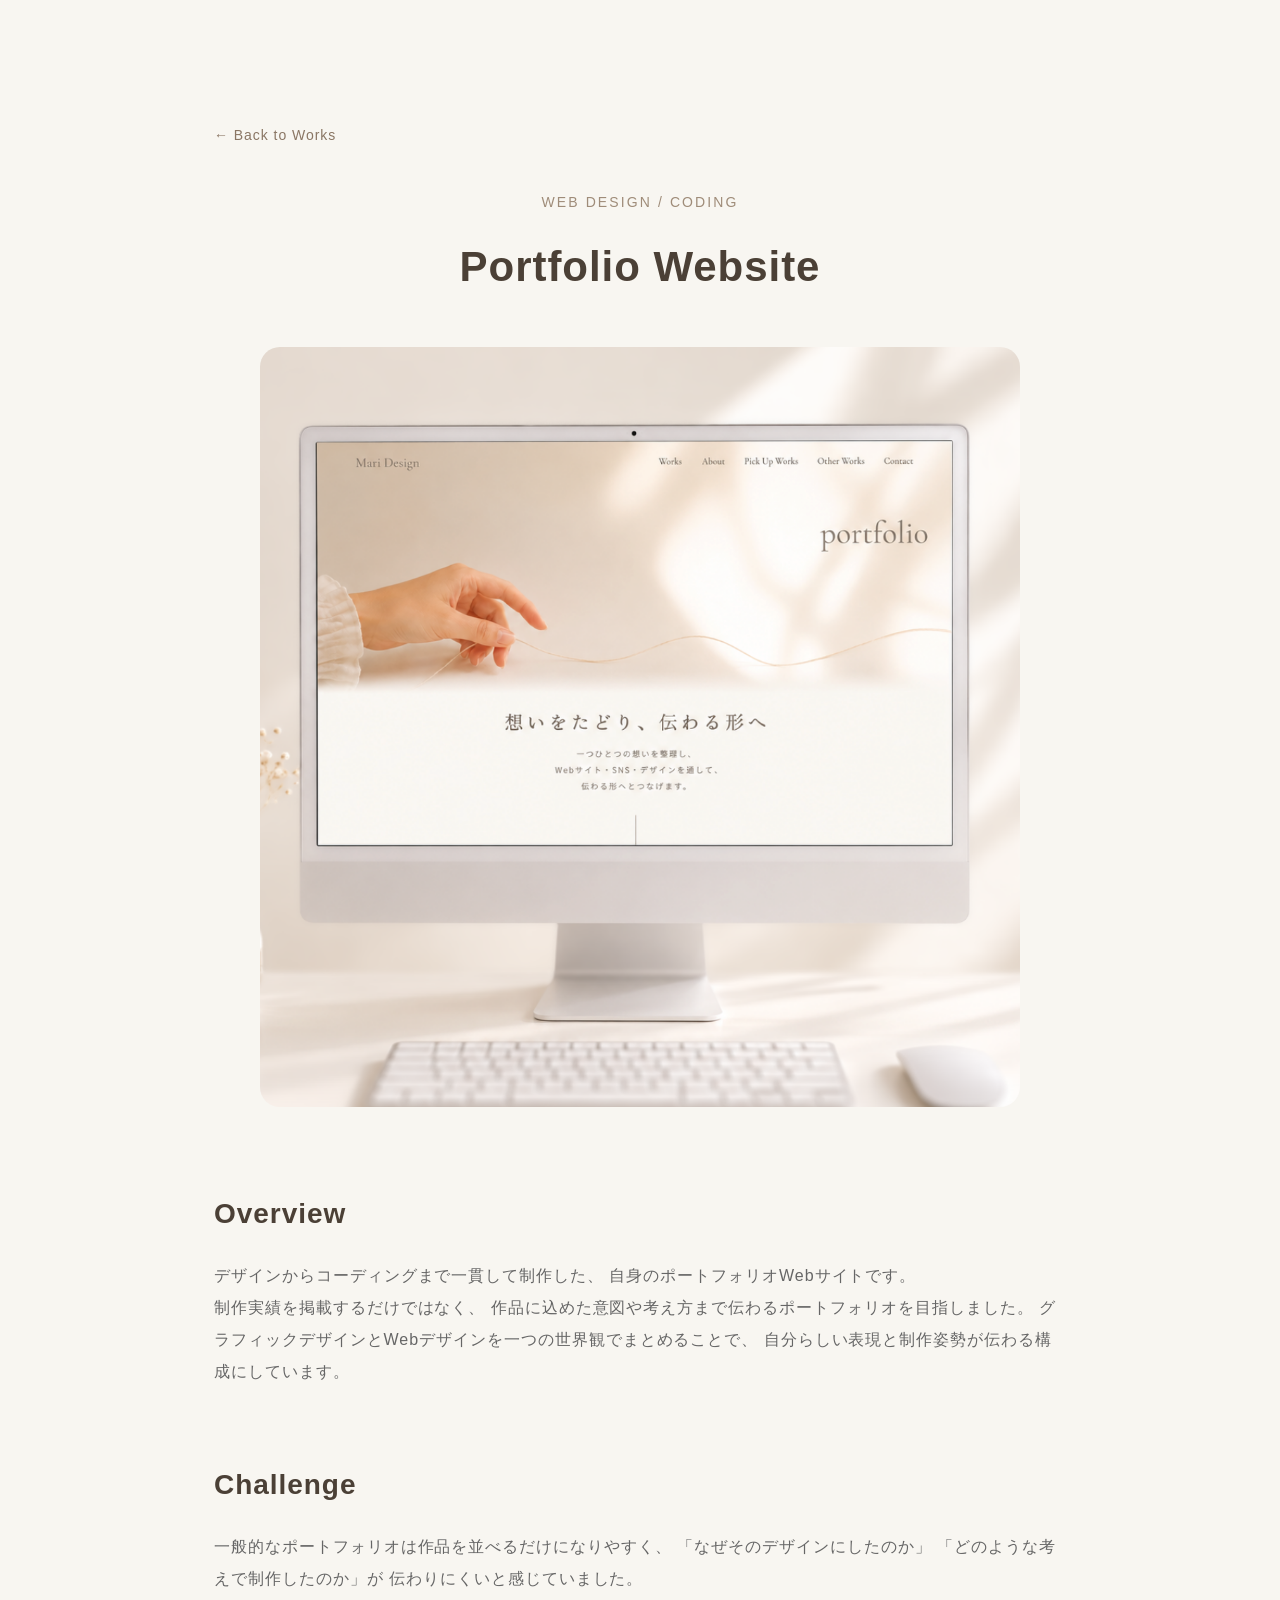
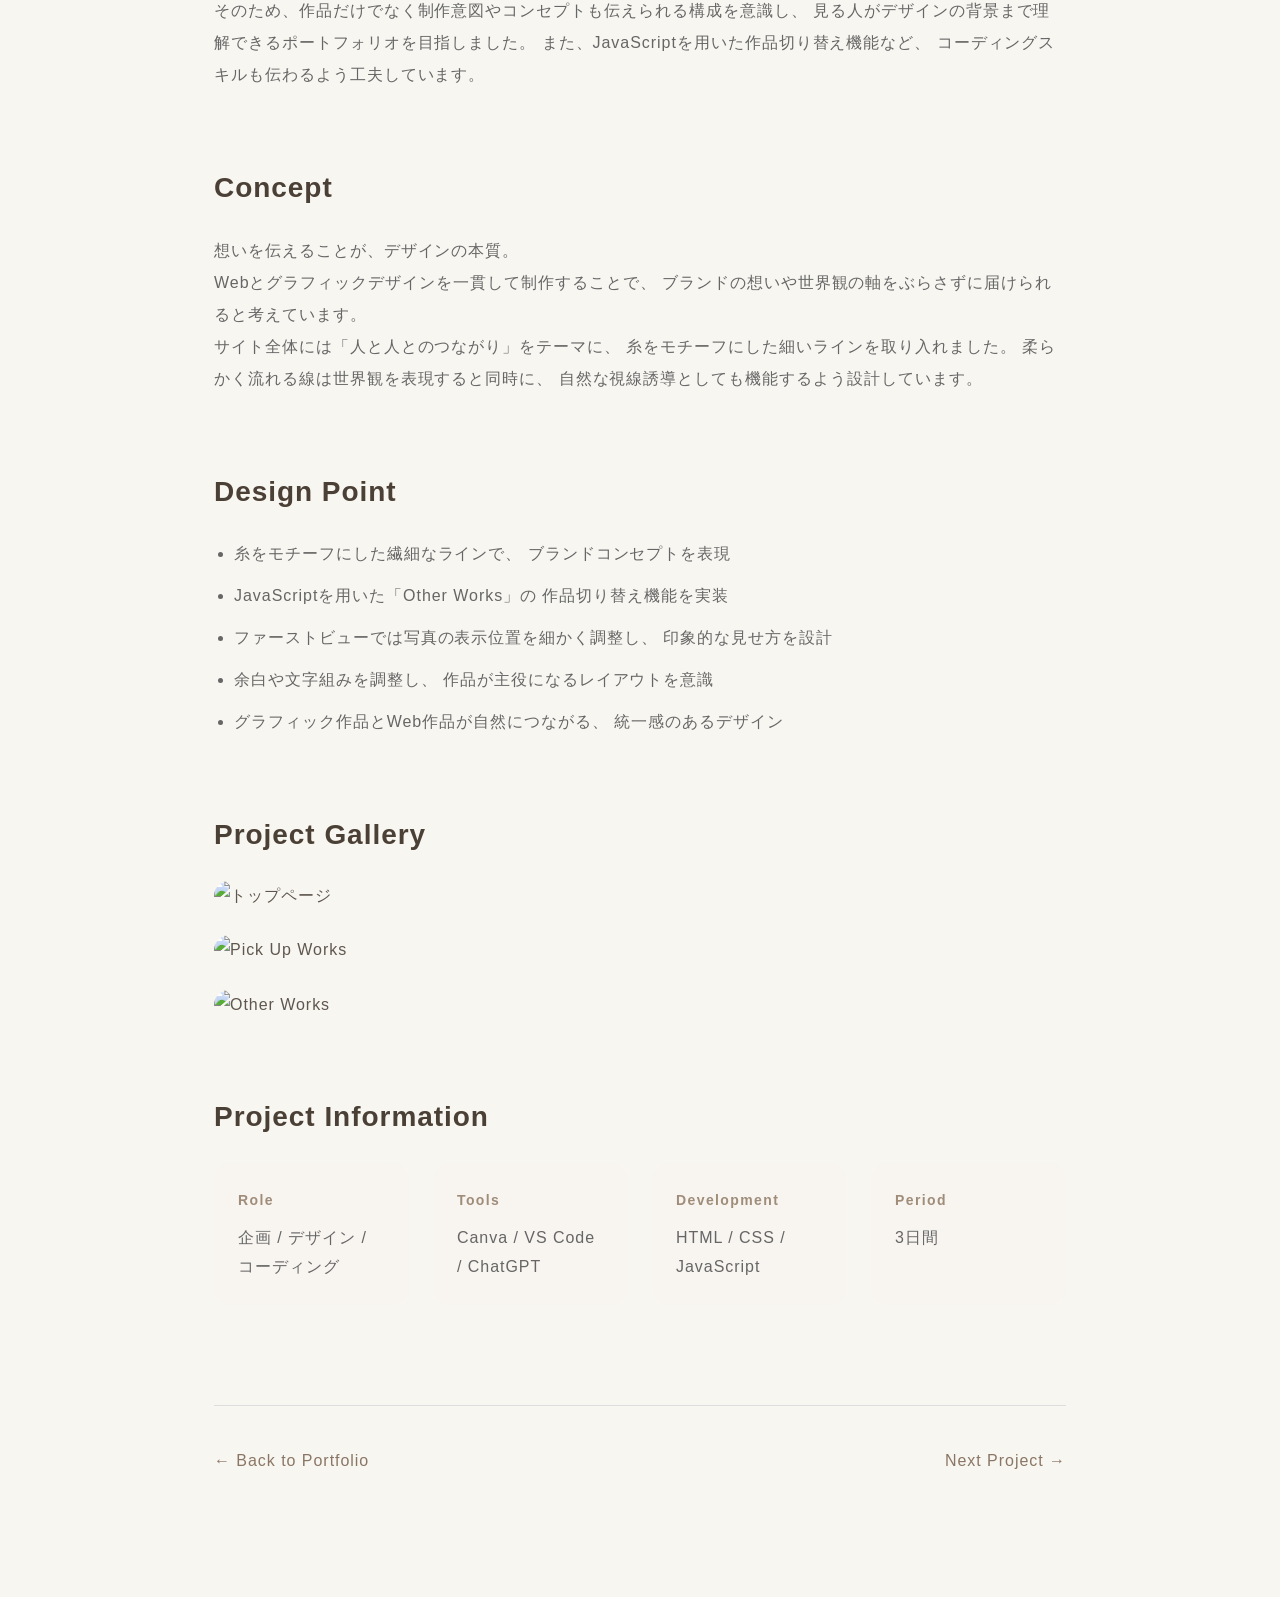
==== portfolio-website.html @ 1c72b8fa "Add files via upload" ====
<!DOCTYPE html>
<html lang="ja">
<head>
  <meta charset="UTF-8">
  <meta name="viewport" content="width=device-width, initial-scale=1.0">
  <title>Portfolio Website | Portfolio</title>

  <link rel="stylesheet" href="style.css">
</head>

<body>

  <main class="work-detail">

    <!-- Back -->
    <a href="index.html" class="back-link">← Back to Works</a>

    <!-- Hero -->
    <section class="detail-hero">

      <p class="detail-category">
        Web Design / Coding
      </p>

      <h1 class="detail-title">
        Portfolio Website
      </h1>

      <img
        src="images/portfolio-website.png"
        alt="Portfolio Website"
        class="detail-image">

    </section>

   <!-- Overview -->
<section class="detail-section">

  <h2>Overview</h2>

  <p>
    デザインからコーディングまで一貫して制作した、
    自身のポートフォリオWebサイトです。
  </p>

  <p>
    制作実績を掲載するだけではなく、
    作品に込めた意図や考え方まで伝わるポートフォリオを目指しました。
    グラフィックデザインとWebデザインを一つの世界観でまとめることで、
    自分らしい表現と制作姿勢が伝わる構成にしています。
  </p>

</section>


<!-- Challenge -->
<section class="detail-section">

  <h2>Challenge</h2>

  <p>
    一般的なポートフォリオは作品を並べるだけになりやすく、
    「なぜそのデザインにしたのか」
    「どのような考えで制作したのか」が
    伝わりにくいと感じていました。
  </p>

  <p>
    そのため、作品だけでなく制作意図やコンセプトも伝えられる構成を意識し、
    見る人がデザインの背景まで理解できるポートフォリオを目指しました。
    また、JavaScriptを用いた作品切り替え機能など、
    コーディングスキルも伝わるよう工夫しています。
  </p>

</section>


<!-- Concept -->
<section class="detail-section">

  <h2>Concept</h2>

  <p class="detail-lead">
    想いを伝えることが、デザインの本質。
  </p>

  <p>
    Webとグラフィックデザインを一貫して制作することで、
    ブランドの想いや世界観の軸をぶらさずに届けられると考えています。
  </p>

  <p>
    サイト全体には「人と人とのつながり」をテーマに、
    糸をモチーフにした細いラインを取り入れました。
    柔らかく流れる線は世界観を表現すると同時に、
    自然な視線誘導としても機能するよう設計しています。
  </p>

</section>


<!-- Design Point -->
<section class="detail-section">

  <h2>Design Point</h2>

  <ul class="detail-point-list">
    <li>
      糸をモチーフにした繊細なラインで、
      ブランドコンセプトを表現
    </li>

    <li>
      JavaScriptを用いた「Other Works」の
      作品切り替え機能を実装
    </li>

    <li>
      ファーストビューでは写真の表示位置を細かく調整し、
      印象的な見せ方を設計
    </li>

    <li>
      余白や文字組みを調整し、
      作品が主役になるレイアウトを意識
    </li>

    <li>
      グラフィック作品とWeb作品が自然につながる、
      統一感のあるデザイン
    </li>
  </ul>

</section>

<!-- Project Gallery -->
<section class="detail-section">

  <h2>Project Gallery</h2>

  <div class="detail-gallery">

    <img
      src="images/portfolio-home.png"
      alt="トップページ">

    <img
      src="images/portfolio-pickup.png"
      alt="Pick Up Works">

    <img
      src="images/portfolio-otherworks.png"
      alt="Other Works">

  </div>

</section>

<!-- Project Information -->
<section class="detail-section">

  <h2>Project Information</h2>

  <div class="project-info">

    <div>
      <h3>Role</h3>
      <p>企画 / デザイン / コーディング</p>
    </div>

    <div>
      <h3>Tools</h3>
      <p>Canva / VS Code / ChatGPT</p>
    </div>

    <div>
      <h3>Development</h3>
      <p>HTML / CSS / JavaScript</p>
    </div>

    <div>
      <h3>Period</h3>
      <p>3日間</p>
    </div>

  </div>

</section>

    <!-- Navigation -->
    <section class="detail-navigation">

      <a href="index.html">← Back to Portfolio</a>

      <a href="dand-cd-jacket.html">
        Next Project →
      </a>

    </section>

  </main>

</body>
</html>
---- style.css ----
@charset "UTF-8";

/* ========================================
   Reset
======================================== */

*,
*::before,
*::after {
  box-sizing: border-box;
}

html {
  scroll-behavior: smooth;
}

body {
  margin: 0;
  color: #5f574f;
  background-color: #f8f6f1;
  font-family: "Noto Sans JP", sans-serif;
  font-size: 16px;
  font-weight: 300;
  line-height: 1.9;
  letter-spacing: 0.06em;
}

img {
  display: block;
  width: 100%;
  max-width: 100%;
  height: auto;
}

a {
  color: inherit;
  text-decoration: none;
}

ul,
ol {
  margin: 0;
  padding: 0;
  list-style: none;
}

h1,
h2,
h3,
p,
dl,
dt,
dd {
  margin: 0;
}

button,
input,
textarea {
  font: inherit;
}


/* ========================================
   Common
======================================== */

.container {
  width: min(1140px, calc(100% - 96px));
  margin-inline: auto;
}

.section {
  padding-block: 180px;
}

.section-heading {
  margin-bottom: 80px;
  text-align: center;
}

.section-label {
  margin-bottom: 24px;
  font-family: "Cormorant Garamond", serif;
  font-size: 18px;
  font-weight: 500;
  line-height: 1;
  letter-spacing: 0.22em;
  text-transform: uppercase;
}

.section-label--left {
  text-align: left;
}

.section-title {
  font-family: "Zen Old Mincho", serif;
  font-size: clamp(28px, 2.6vw, 40px);
  font-weight: 400;
  line-height: 1.7;
  letter-spacing: 0.12em;
}


/* ========================================
   Header
======================================== */

.header {
  position: absolute;
  z-index: 10;
  top: 0;
  left: 0;
  width: 100%;
}

.header__inner {
  display: flex;
  align-items: center;
  justify-content: space-between;
  width: min(1280px, calc(100% - 80px));
  margin-inline: auto;
  padding-block: 32px;
}

.header__logo {
  font-family: "Cormorant Garamond", serif;
  font-size: 24px;
  font-weight: 500;
  letter-spacing: 0.08em;
  transition: opacity 0.3s ease;
}

.header__logo:hover {
  opacity: 0.65;
}

.header__nav-list {
  display: flex;
  gap: 42px;
}

.header__nav-link {
  position: relative;
  display: inline-block;
  font-family: "Cormorant Garamond", serif;
  font-size: 16px;
  letter-spacing: 0.1em;
}

.header__nav-link::after {
  position: absolute;
  bottom: -8px;
  left: 0;
  width: 0;
  height: 1px;
  background-color: #5f574f;
  content: "";
  transition: width 0.3s ease;
}

.header__nav-link:hover::after {
  width: 100%;
}


/* ========================================
   Hero
======================================== */

.hero__visual {
  position: relative;
}

.hero__visual::after {
    content: "";
    position: absolute;
    inset: auto 0 0 0;
    height: 100px;
    background: linear-gradient(
        to bottom,
        rgba(248, 246, 241, 0),
        #f8f6f1 100%
    );
    pointer-events: none;
}

.hero__image {
    width: 100%;
    height: 100%;
    object-fit: cover;
    object-position: center 100%;
}

.hero__portfolio {
  position: absolute;
  top: 45%;
  right: 80px;
  transform: translateY(-50%);

  font-family: "Cormorant Garamond", serif;
  font-size: clamp(64px, 7vw, 110px);
  font-weight: 400;
  line-height: 1;
  color: #827a72;
  z-index: 2;
}

.hero__content {
    position: relative;
    width: min(900px, calc(100% - 96px));
    margin: 60px auto 0;
    text-align: center;
}

.hero__title {
  font-family: "Zen Old Mincho", serif;
  font-size: clamp(32px, 3.4vw, 52px);
  font-weight: 400;
  line-height: 1.6;
  letter-spacing: 0.15em;
}

.hero__text {
  margin-top: 42px;
  font-size: 16px;
  line-height: 2.2;
  letter-spacing: 0.12em;
}

.hero__scroll {
  display: inline-flex;
  flex-direction: column;
  align-items: center;
  margin-top: 76px;
  cursor: pointer;
  text-decoration: none;
  color: inherit;
}

.hero__scroll-line {
  display: block;
  width: 1px;
  height: 110px;
  margin-bottom: 18px;
  background-color: #9c9289;
  transition: height 0.4s ease;
}

.hero__scroll-text {
  font-family: "Cormorant Garamond", serif;
  font-size: 20px;
  letter-spacing: 0.15em;

  opacity: 0;
  transform: translateY(8px);

  transition:
    opacity 0.4s ease,
    transform 0.4s ease;
}

.hero__scroll:hover .hero__scroll-line {
  height: 130px;
}

.hero__scroll:hover .hero__scroll-text {
  opacity: 1;
  transform: translateY(0);
}

/* スマホでは常に表示 */
@media (max-width: 768px) {
  .hero__scroll-text {
    opacity: 1;
    transform: none;
  }
}

/* =========================
   ABOUT
========================= */

.about {
  position: relative;
  padding: 180px 0;
  background-color: #fbfaf7;
  overflow: hidden;
}

.about__inner {
  position: relative;
  min-height: 600px;
}

.about__content {
  position: relative;
  z-index: 2;
  width: 52%;
  padding-top: 40px;
}

.about__title {
  margin: 0 0 54px;
  font-family: "Cormorant Garamond", serif;
  font-size: clamp(28px, 2.5vw, 40px);
  font-weight: 400;
  line-height: 1.7;
  letter-spacing: 0.12em;
  white-space: nowrap;
}

.about__text {
  display: grid;
  gap: 28px;
  font-size: 15px;
  line-height: 2.15;
  letter-spacing: 0.09em;
}

.about__text p {
  margin: 0;
}

.about__image-wrapper {
  position: absolute;
  z-index: 1;
  top: 50%;
  left: 36%;
  width: 72%;
  transform: translateY(-50%);
}

.about__image {
  display: block;
  width: 100%;
  height: auto;
  border-radius: 18px;
}

/* ========================================
   Pick Up Works
======================================== */

.pickup-works {
  padding: 120px 40px 140px;
  background-color: #fff;
}

.pickup-works__inner {
  width: min(1180px, 100%);
  margin: 0 auto;
}


/* Section heading
---------------------------------------- */

.pickup-works__heading {
  margin-bottom: 64px;
  text-align: center;
}

.pickup-works__label {
  margin: 0 0 10px;
  color: #756b63;
  font-family: "Cormorant Garamond", serif;
  font-size: 14px;
  font-weight: 400;
  letter-spacing: 0.08em;
}

.pickup-works__title {
  margin: 0;
  color: #554b44;
  font-family: "Cormorant Garamond", serif;
  font-size: clamp(30px, 3vw, 42px);
  font-weight: 400;
  line-height: 1.3;
  letter-spacing: 0.04em;
}


/* Three-column layout
---------------------------------------- */

.pickup-works__list {
  display: grid;
  grid-template-columns: repeat(3, minmax(0, 1fr));
  gap: 38px;
}


/* Card
---------------------------------------- */

.pickup-work-card {
  min-width: 0;
}

.pickup-work-card__image,
.pickup-work-card__placeholder {
  width: 100%;
  aspect-ratio: 1 / 1;
  overflow: hidden;
  border-radius: 16px;
  background-color: #f8f5f1;
  box-shadow:
    0 14px 35px rgba(75, 63, 53, 0.08);
}

.pickup-work-card__image img {
  display: block;
  width: 100%;
  height: 100%;
  object-fit: cover;
  transition:
    transform 0.55s ease,
    filter 0.55s ease;
}

.pickup-work-card:hover .pickup-work-card__image img {
  transform: scale(1.035);
}


/* Website placeholder
---------------------------------------- */

.pickup-work-card__placeholder {
  display: flex;
  flex-direction: column;
  align-items: center;
  justify-content: center;
  border: 1px solid #eee8e2;
  color: #968b83;
  background:
    linear-gradient(
      145deg,
      #faf8f5 0%,
      #f3eee9 100%
    );
}

.pickup-work-card__placeholder span {
  font-family:
    "Times New Roman",
    "Yu Mincho",
    serif;
  font-size: 22px;
  letter-spacing: 0.08em;
}

.pickup-work-card__placeholder small {
  margin-top: 10px;
  font-family:
    "Helvetica Neue",
    Arial,
    sans-serif;
  font-size: 11px;
  letter-spacing: 0.18em;
  text-transform: uppercase;
}


/* Card text
---------------------------------------- */

.pickup-work-card__body {
  padding-top: 26px;
}

.pickup-work-card__number {
  margin: 0 0 10px;
  color: #aaa098;
  font-family:
    "Times New Roman",
    serif;
  font-size: 13px;
  letter-spacing: 0.12em;
}

.pickup-work-card__title {
  margin: 0;
  color: #4d433c;
  font-family:
    "Times New Roman",
    "Yu Mincho",
    "Hiragino Mincho ProN",
    serif;
  font-size: clamp(21px, 1.8vw, 27px);
  font-weight: 400;
  line-height: 1.4;
  letter-spacing: 0.02em;
}

.pickup-work-card__copy {
  min-height: 58px;
  margin: 15px 0 0;
  color: #766d67;
  font-family:
    "Yu Gothic",
    "Hiragino Kaku Gothic ProN",
    sans-serif;
  font-size: 14px;
  font-weight: 400;
  line-height: 2;
  letter-spacing: 0.04em;
}


/* Story link
---------------------------------------- */

.pickup-work-card__link {
  display: inline-flex;
  align-items: center;
  gap: 18px;
  margin-top: 24px;
  padding-bottom: 7px;
  border-bottom: 1px solid #9b8d84;
  color: #5c514a;
  font-family:
    "Yu Gothic",
    "Hiragino Kaku Gothic ProN",
    sans-serif;
  font-size: 13px;
  line-height: 1;
  letter-spacing: 0.08em;
  text-decoration: none;
  transition:
    color 0.3s ease,
    border-color 0.3s ease;
}

.pickup-work-card__arrow {
  display: inline-block;
  font-size: 16px;
  transition: transform 0.3s ease;
}

.pickup-work-card__link:hover {
  color: #b77d72;
  border-color: #b77d72;
}

.pickup-work-card__link:hover .pickup-work-card__arrow {
  transform: translateX(5px);
}


/* Tablet
---------------------------------------- */

@media (max-width: 960px) {
  .pickup-works {
    padding: 100px 30px 120px;
  }

  .pickup-works__list {
    gap: 26px;
  }

  .pickup-work-card__copy {
    min-height: 84px;
  }
}


/* Smartphone
---------------------------------------- */

@media (max-width: 720px) {
  .pickup-works {
    padding: 80px 22px 100px;
  }

  .pickup-works__heading {
    margin-bottom: 44px;
  }

  .pickup-works__list {
    grid-template-columns: 1fr;
    gap: 64px;
  }

  .pickup-work-card {
    max-width: 520px;
    margin: 0 auto;
  }

  .pickup-work-card__body {
    padding-top: 22px;
  }

  .pickup-work-card__copy {
    min-height: auto;
  }
}


/* ========================================
   Web Design
======================================== */

.web-design {
  background-color: #fbfaf7;
}

.process {
  display: grid;
  grid-template-columns: repeat(3, 1fr);
  column-gap: 70px;
  row-gap: 120px;
}

.process__item {
  position: relative;
  min-height: 320px;
  text-align: center;
}

.process__english {
  display: block;
  margin-bottom: 16px;
  font-family: "Cormorant Garamond", serif;
  font-size: 18px;
  letter-spacing: 0.12em;
}

.process__number {
  position: absolute;
  z-index: 0;
  top: 18px;
  left: 50%;
  color: rgba(177, 166, 155, 0.15);
  font-family: "Cormorant Garamond", serif;
  font-size: 130px;
  line-height: 1;
  transform: translateX(-50%);
}

.process__title {
  position: relative;
  z-index: 1;
  margin-top: 68px;
  font-family: "Zen Old Mincho", serif;
  font-size: 21px;
  font-weight: 400;
  letter-spacing: 0.12em;
}

.process__line {
  display: block;
  width: 1px;
  height: 70px;
  margin: 30px auto;
  background-image: repeating-linear-gradient(
    to bottom,
    #a79b90 0,
    #a79b90 5px,
    transparent 5px,
    transparent 11px
  );
}

.process__text {
  font-size: 13px;
  line-height: 2;
  letter-spacing: 0.07em;
}

.process__item--emphasis .process__number {
  color: rgba(159, 139, 119, 0.22);
}

.process__item--emphasis .process__title {
  color: #75675b;
}


/* ========================================
   SNS Design & Operation
======================================== */

.sns {
  background-color: #f8f6f1;
}

.sns__inner {
    display: grid;
    grid-template-columns: 0.7fr 1.3fr;
    align-items: start;
    gap: clamp(48px, 6vw, 90px);
}

.sns__content{
    padding-top: 60px;
}

.sns__lead {
  margin-bottom: 56px;
  font-family: "Zen Old Mincho", serif;
  font-size: 17px;
  line-height: 2;
  letter-spacing: 0.1em;
}

.sns__list {
    display: grid;
    gap: 70px;
}

.sns__item {
  position: relative;
  padding-left: 28px;
}

.sns__item::before {
  position: absolute;
  top: 6px;
  left: 0;
  width: 1px;
  height: calc(100% + 24px);
  background-image: repeating-linear-gradient(
    to bottom,
    #aa9e93 0,
    #aa9e93 5px,
    transparent 5px,
    transparent 11px
  );
  content: "";
}

.sns__item:last-child::before {
  height: 100%;
}

.sns__term {
  margin-bottom: 9px;
  font-family: "Cormorant Garamond", serif;
  font-size: 22px;
  letter-spacing: 0.1em;
}

.sns__description {
  font-size: 13px;
  line-height: 2;
  letter-spacing: 0.07em;
}

.sns__more {
  display: inline-flex;
  align-items: center;
  gap: 14px;
  margin-top: 52px;
  padding-bottom: 5px;
  border-bottom: 1px solid #a99e94;
  font-size: 13px;
  letter-spacing: 0.12em;
  transition:
    gap 0.3s ease,
    opacity 0.3s ease;
}

.sns__more:hover {
  gap: 22px;
  opacity: 0.65;
}

.sns__gallery {
    display: grid;
    grid-template-columns: repeat(3, minmax(0, 1fr));
    gap: 12px;
    width: 100%;
    margin-left: -10px;
}

.sns__image {
    display: block;
    width: 100%;
    height: auto;
    aspect-ratio: 4 / 5;
    object-fit: cover;
    border-radius: 6px;
    box-shadow:0 8px 24px rgba(0,0,0,.06);
    transition:
        transform 0.3s ease,
        box-shadow 0.3s ease;
}
.sns__gallery a{
  display:block;
}

.sns__gallery a:hover .sns__image{
  transform:scale(1.03);
}

.sns__image{
  transition:transform .35s ease;
}

.sns__gallery > a {
  display: block;
  width: 100%;
  overflow: hidden;
}

.sns__gallery > a .sns__image {
  display: block;
  width: 100%;
  height: auto;
}

/* =====================================
   Other Works
===================================== */

.other-works {
  padding: 110px 40px 130px;
  background-color: #fbfaf7;
}

.other-works .container {
  width: min(1080px, 100%);
  margin: 0 auto;
}


/* セクション見出し
------------------------------------- */

.other-works__heading {
  margin-bottom: 72px;
  text-align: center;
}

.other-works .section-label {
  margin: 0;
  color: #5e554e;
  font-family: "Cormorant Garamond", serif;
  font-size: 17px;
  font-weight: 500;
  line-height: 1;
  letter-spacing: 0.28em;
  text-transform: uppercase;
}


/* 作品全体
------------------------------------- */

.other-work {
  display: grid;
  grid-template-columns: minmax(360px, 470px) minmax(0, 1fr);
  align-items: center;
  gap: 70px;
  width: 100%;
}


/* 画像エリア
------------------------------------- */

.other-work__image-wrapper {
  display: flex;
  align-items: center;
  justify-content: center;

  width: 100%;
  max-width: 500px;
  aspect-ratio: 1 / 1;

  overflow: hidden;
  background-color: #f1ece5;
}

/*
  元画像を切らずに、3:4の縦型エリア内へ表示
*/
.other-work__image {
  display: block;
  width: 100%;
  height: 100%;

  object-fit: cover;
  object-position: center;

  transition:
    opacity 0.3s ease,
    transform 0.45s ease;
}


/* 右側の作品情報
------------------------------------- */

.other-work__content {
  min-width: 0;
  padding: 8px 0;
}

.other-work__category {
  margin: 0 0 22px;
  color: #82776f;
  font-family:
    "Yu Gothic",
    "Hiragino Kaku Gothic ProN",
    sans-serif;
  font-size: 12px;
  font-weight: 400;
  line-height: 1.6;
  letter-spacing: 0.16em;
}

.other-work__title {
  max-width: 560px;
  margin: 0 0 46px;
  color: #5a5048;
  font-family:
    "Zen Old Mincho",
    "Yu Mincho",
    "Hiragino Mincho ProN",
    serif;
  font-size: clamp(22px, 2vw, 32px);
  font-weight: 400;
  line-height: 1.55;
  letter-spacing: 0.1em;
}

.other-work__catch {
  margin-bottom: 28px;
  font-size: 16px;
  line-height: 2;
  letter-spacing: 0.04em;
}


/* 詳細情報
------------------------------------- */

.other-work__info {
  display: grid;
  gap: 4px;
  margin: 0;
}

.other-work__info-row {
  display: grid;
  grid-template-columns: 1fr;
  gap: 1px;
}

.other-work__info-row dt {
  margin: 0;
  color: #756b64;
  font-family: "Cormorant Garamond", serif;
  font-size: 20px;
  font-weight: 400;
  line-height: 1.5;
  letter-spacing: 0.06em;
}

.other-work__info-row dd {
  margin: 0;
  color: #635a54;
  font-family:
    "Yu Gothic",
    "Hiragino Kaku Gothic ProN",
    sans-serif;
  font-size: 15px;
  font-weight: 400;
  line-height: 2;
  letter-spacing: 0.05em;
}


/* ナビゲーション
------------------------------------- */

.other-work__navigation {
  display: flex;
  align-items: center;
  gap: 20px;
  margin-top: 28px;
}

.other-work__arrow {
  display: inline-flex;
  align-items: center;
  justify-content: center;

  width: 42px;
  height: 42px;
  padding: 0;

  border: 1px solid #8b8279;
  border-radius: 50%;

  color: #746a63;
  background-color: transparent;

  font-family: serif;
  font-size: 18px;
  line-height: 1;

  cursor: pointer;

  transition:
    color 0.3s ease,
    background-color 0.3s ease,
    border-color 0.3s ease,
    transform 0.3s ease;
}

.other-work__arrow:hover {
  color: #ffffff;
  border-color: #8b8279;
  background-color: #8b8279;
}

.other-work__arrow:first-child:hover {
  transform: translateX(-3px);
}

.other-work__arrow:last-child:hover {
  transform: translateX(3px);
}

.other-work__counter {
  margin: 0;
  color: #756b64;
  font-family: "Cormorant Garamond", serif;
  font-size: 15px;
  line-height: 1;
  letter-spacing: 0.08em;
}


/* タブレット
------------------------------------- */

@media (max-width: 900px) {

  .other-works {
    padding: 95px 30px 110px;
  }

  .other-work {
    grid-template-columns: 310px minmax(0, 1fr);
    gap: 48px;
  }

  .other-work__image-wrapper {
    max-width: 310px;
  }

  .other-work__title {
    margin-bottom: 34px;
  }

}


/* スマートフォン
------------------------------------- */

@media (max-width: 700px) {

  .other-works {
    padding: 78px 22px 90px;
  }

  .other-works__heading {
    margin-bottom: 46px;
  }

  .other-work {
    grid-template-columns: 1fr;
    gap: 42px;
  }

  .other-work__image-wrapper {
    width: min(100%, 340px);
    max-width: none;
    margin: 0 auto;
  }

  .other-work__content {
    width: min(100%, 500px);
    margin: 0 auto;
    padding: 0;
  }

  .other-work__category {
    margin-bottom: 14px;
  }

  .other-work__title {
    margin-bottom: 28px;
  }

  .other-work__navigation {
    margin-top: 26px;
  }

}

/* ========================================
   Skills
======================================== */

.skills {
  background-color: #f8f6f1;
}

.skills__inner {
  text-align: center;
}

.skills__list {
  display: flex;
  flex-wrap: wrap;
  justify-content: center;
  gap: 18px 50px;
  margin-top: 48px;
}

.skills__item {
  position: relative;
  padding-inline: 24px;
  font-family: "Cormorant Garamond", serif;
  font-size: 20px;
  letter-spacing: 0.08em;
}

.skills__item:not(:last-child)::after {
  position: absolute;
  top: 50%;
  right: -25px;
  width: 1px;
  height: 16px;
  background-color: #b5aba1;
  content: "";
  transform: translateY(-50%);
}


/* ========================================
   Contact
======================================== */

.contact {
  background-color: #fbfaf7;
}

.contact__inner {
  text-align: center;
}

.contact__title {
  margin-top: 28px;
  font-family: "Cormorant Garamond", serif;
  font-size: clamp(30px, 3vw, 44px);
  font-weight: 400;
  line-height: 1.7;
  letter-spacing: 0.15em;
}

.contact__text {
  margin-top: 38px;
  font-size: 15px;
  line-height: 2.15;
  letter-spacing: 0.1em;
}

.contact__links {
  display: flex;
  justify-content: center;
  gap: 28px;
  margin-top: 54px;
}

.contact__link {
  display: grid;
  place-items: center;
  width: 54px;
  height: 54px;
  border: 1px solid #9f9489;
  border-radius: 50%;
  transition:
    color 0.3s ease,
    background-color 0.3s ease,
    transform 0.3s ease;
}

.contact__link:hover {
  color: #fff;
  background-color: #796e65;
  transform: translateY(-4px);
}

.contact__icon img{
    width:30px;
    height:30px;
    object-fit:contain;
    display:block;
}


/* ========================================
   Footer
======================================== */

.footer {
  padding-block: 34px;
  color: #f8f6f1;
  background-color: #6a6058;
  text-align: center;
}

.footer__copyright {
  font-family: "Cormorant Garamond", serif;
  font-size: 13px;
  letter-spacing: 0.12em;
}


/* ========================================
   Tablet
======================================== */

@media (max-width: 1024px) {
  .container {
    width: min(100% - 64px, 900px);
  }

  .section {
    padding-block: 140px;
  }

  .hero {
    padding-bottom: 140px;
  }

  .hero__visual {
    height: 620px;
  }

  .about__inner,
  .sns__inner,
  .other-work {
    gap: 60px;
  }

  .process {
    column-gap: 40px;
  }

  .process__number {
    font-size: 110px;
  }
}


/* ========================================
   Mobile
======================================== */

@media (max-width: 768px) {
  body {
    font-size: 15px;
  }

  .container {
    width: min(100% - 40px, 600px);
  }

  .section {
    padding-block: 96px;
  }

  .section-heading {
    margin-bottom: 54px;
  }

  .section-label {
    margin-bottom: 18px;
    font-size: 16px;
  }

  .section-title {
    font-size: 26px;
    line-height: 1.65;
  }

  /* Header */

  .header__inner {
    width: calc(100% - 40px);
    padding-block: 22px;
  }

  .header__logo {
    font-size: 20px;
  }

  .header__nav {
    display: none;
  }

  /* Hero */

  .hero {
    padding-bottom: 96px;
  }

  .hero__visual {
    height: 520px;
  }

  .hero__portfolio {
    right: 4%;
    bottom: 6%;
    font-size: 62px;
  }

  .hero__content {
    width: calc(100% - 40px);
    margin-top: 76px;
  }

  .hero__title {
    font-size: 29px;
    line-height: 1.75;
    letter-spacing: 0.1em;
  }

  .hero__text {
    margin-top: 32px;
    font-size: 14px;
    line-height: 2.1;
  }

  .hero__scroll {
    margin-top: 55px;
  }

  .hero__scroll-line {
    height: 80px;
  }

  /* About */

.about {
    padding: 120px 0;
  }

  .about__inner {
    width: min(100% - 40px, 600px);
    min-height: auto;
    display: flex;
    flex-direction: column;
    align-items: stretch;
    gap: 56px;
  }

  .about__content {
    width: 100%;
  }

  .about__image-wrapper {
    position: relative;
    top: auto;
    right: auto;
    width: 100%;
    transform: none;
  }

  .about__image {
    width: 100%;
    height: auto;
  }

  .about__title {
    margin-bottom: 38px;
    font-size: 27px;
  }

  .about__text {
    gap: 24px;
    font-size: 14px;
  }

  /* Pick Up Works */

  .pickup__grid {
    grid-template-columns: 1fr;
    gap: 62px;
  }

  .work-card__title {
    font-size: 22px;
  }

  .work-card__overlay {
    display: none;
  }

  /* Web Design */

  .process {
    grid-template-columns: 1fr;
    row-gap: 80px;
  }

  .process__item {
    min-height: auto;
  }

  .process__number {
    font-size: 105px;
  }

  .process__title {
    margin-top: 60px;
  }

  /* SNS */

  .sns__inner {
    grid-template-columns: 1fr;
    gap: 58px;
  }

  .sns__content {
    padding-top: 0;
  }

  .sns__lead {
    margin-bottom: 42px;
    font-size: 16px;
  }

  .sns__gallery {
    gap: 5px;
  }

  /* Other Works */

  .other-work {
    grid-template-columns: 1fr;
    gap: 50px;
  }

  .other-work__title {
    margin-bottom: 38px;
    font-size: 28px;
  }

  /* Skills */

  .skills__list {
    flex-direction: column;
    align-items: center;
    gap: 20px;
  }

  .skills__item {
    padding: 0;
    font-size: 19px;
  }

  .skills__item:not(:last-child)::after {
    display: none;
  }

  /* Contact */

  .contact__title {
    font-size: 29px;
  }

  .contact__text {
    font-size: 14px;
  }
}


/* ========================================
   Small Mobile
======================================== */

@media (max-width: 480px) {
  .container {
    width: calc(100% - 32px);
  }

  .hero__visual {
    height: 460px;
  }

  .hero__portfolio {
    font-size: 50px;
  }

  .hero__title {
    font-size: 25px;
  }

  .hero__text br {
    display: none;
  }

  .about__text br,
  .process__text br,
  .sns__lead br,
  .sns__description br {
    display: none;
  }

  .sns__gallery {
    grid-template-columns: repeat(3, 1fr);
  }

  .other-work__detail {
    grid-template-columns: 72px 1fr;
    gap: 16px;
  }
}

/* ==========================
   Work Detail
========================== */

.work-detail{
    max-width:900px;
    margin:120px auto;
    padding:0 24px;
}

.back-link{
    display:inline-block;
    margin-bottom:40px;
    color:#8a7664;
    text-decoration:none;
    font-size:14px;
    transition:.3s;
}

.back-link:hover{
    opacity:.7;
}

.detail-hero{
    text-align:center;
    margin-bottom:80px;
}

.detail-category{
    font-size:14px;
    letter-spacing:.15em;
    text-transform:uppercase;
    color:#9f8c79;
    margin-bottom:12px;
}

.detail-title{
    font-size:42px;
    margin-bottom:40px;
    color:#4b4036;
}

.detail-image{
    width:100%;
    max-width:760px;
    border-radius:20px;
    display:block;
    margin:0 auto;
}

.detail-section{
    margin-bottom:70px;
}

.detail-section h2{
    font-size:28px;
    margin-bottom:20px;
    color:#4b4036;
}

.detail-section p{
    font-size:16px;
    line-height:2;
    color:#666;
}

.detail-section ul{
    padding-left:20px;
    line-height:2;
    color:#666;
}

.project-info{
    display:grid;
    grid-template-columns:repeat(4,1fr);
    gap:24px;
}

.project-info div{
    background:#f8f5f1;
    border-radius:16px;
    padding:24px;
}

.project-info h3{
    font-size:14px;
    letter-spacing:.1em;
    margin-bottom:10px;
    color:#9f8c79;
}

.project-info p{
    font-size:16px;
    line-height:1.8;
}

.detail-navigation{
    display:flex;
    justify-content:space-between;
    align-items:center;
    margin-top:100px;
    padding-top:40px;
    border-top:1px solid #ddd;
}

.detail-navigation a{
    text-decoration:none;
    color:#8a7664;
    transition:.3s;
}

.detail-navigation a:hover{
    opacity:.7;
}

.detail-gallery{
    display:grid;
    gap:24px;
}

.detail-gallery img{
    width:100%;
    border-radius:18px;
    display:block;
}


.detail-point-list {
    margin: 0;
    padding-left: 1.4em;
    color: #666;

    list-style-type: disc;
    list-style-position: outside;
}

.detail-point-list li {
    display: list-item;
    margin-bottom: 10px;
    line-height: 2;
}

@media(max-width:768px){

    .work-detail{
        margin:80px auto;
    }

    .detail-title{
        font-size:32px;
    }

    .project-info{
        grid-template-columns:1fr;
    }

    .detail-navigation{
        flex-direction:column;
        gap:20px;
    }

}
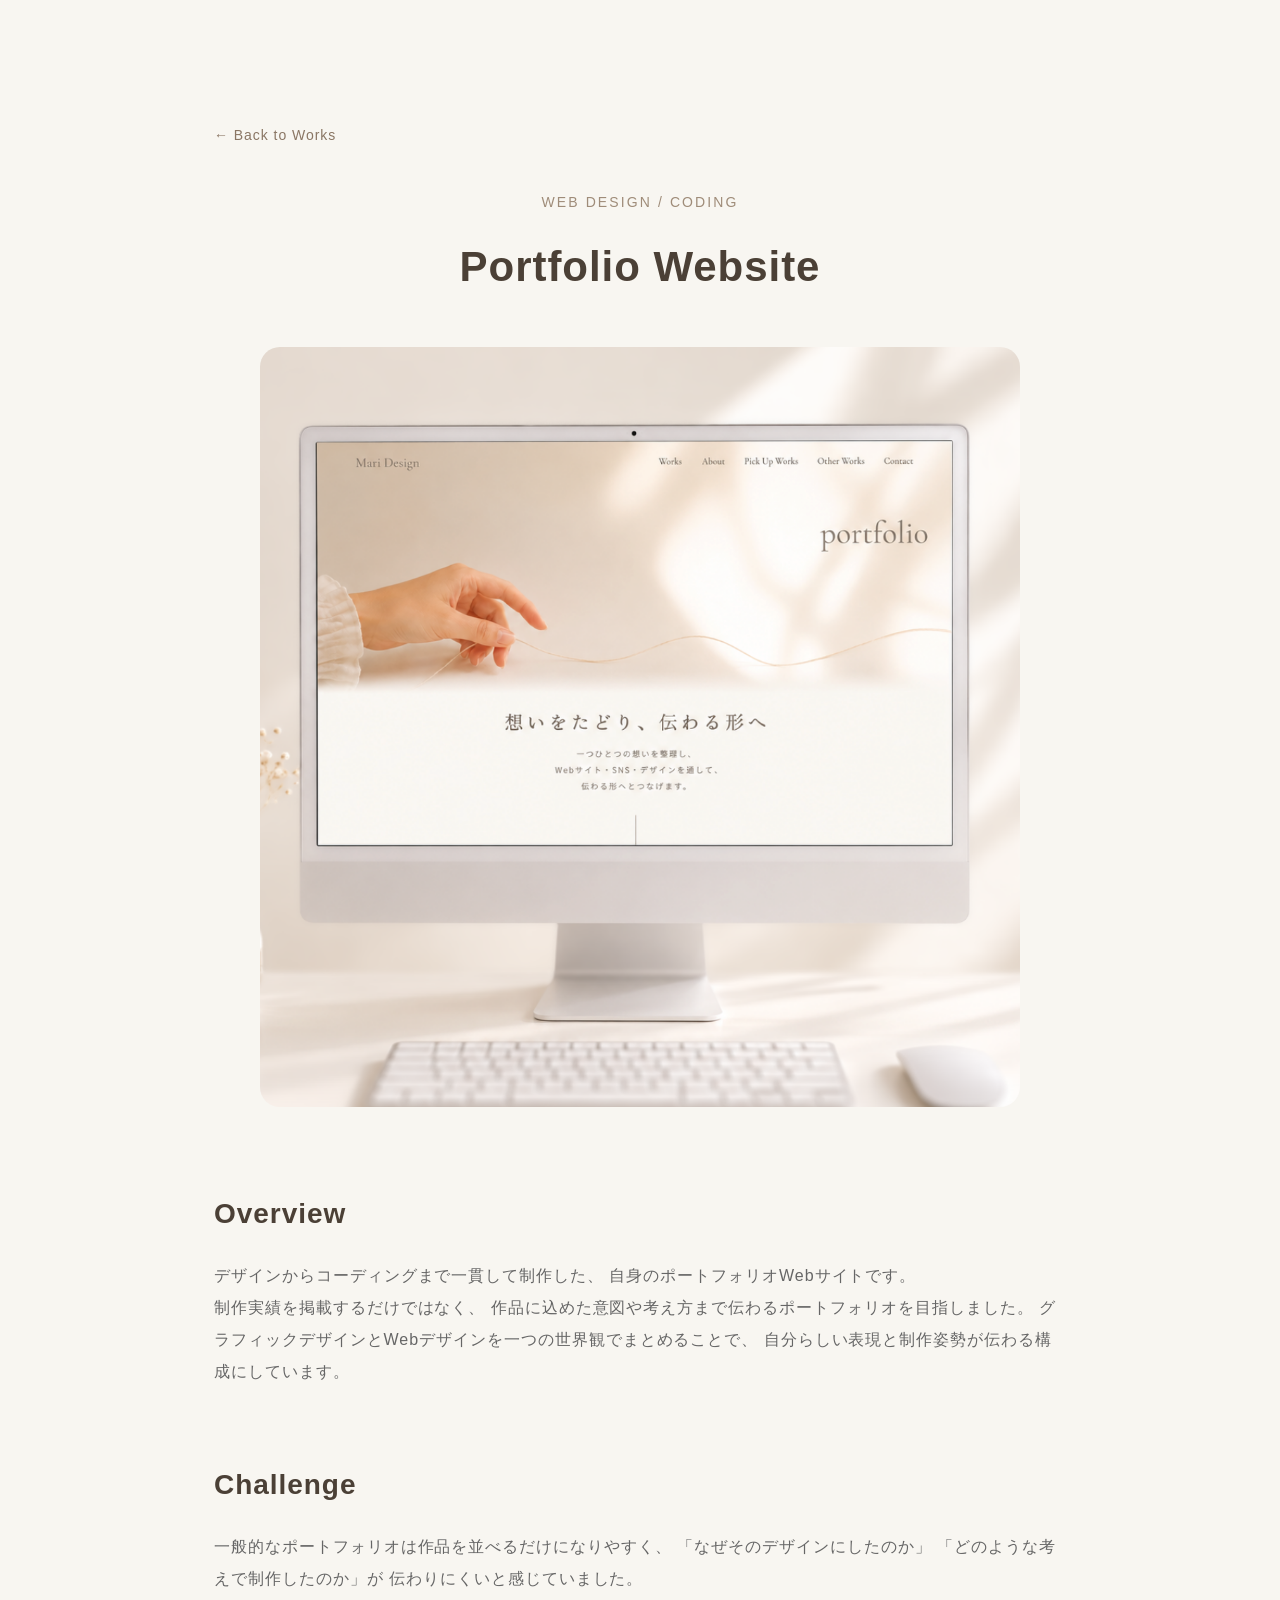
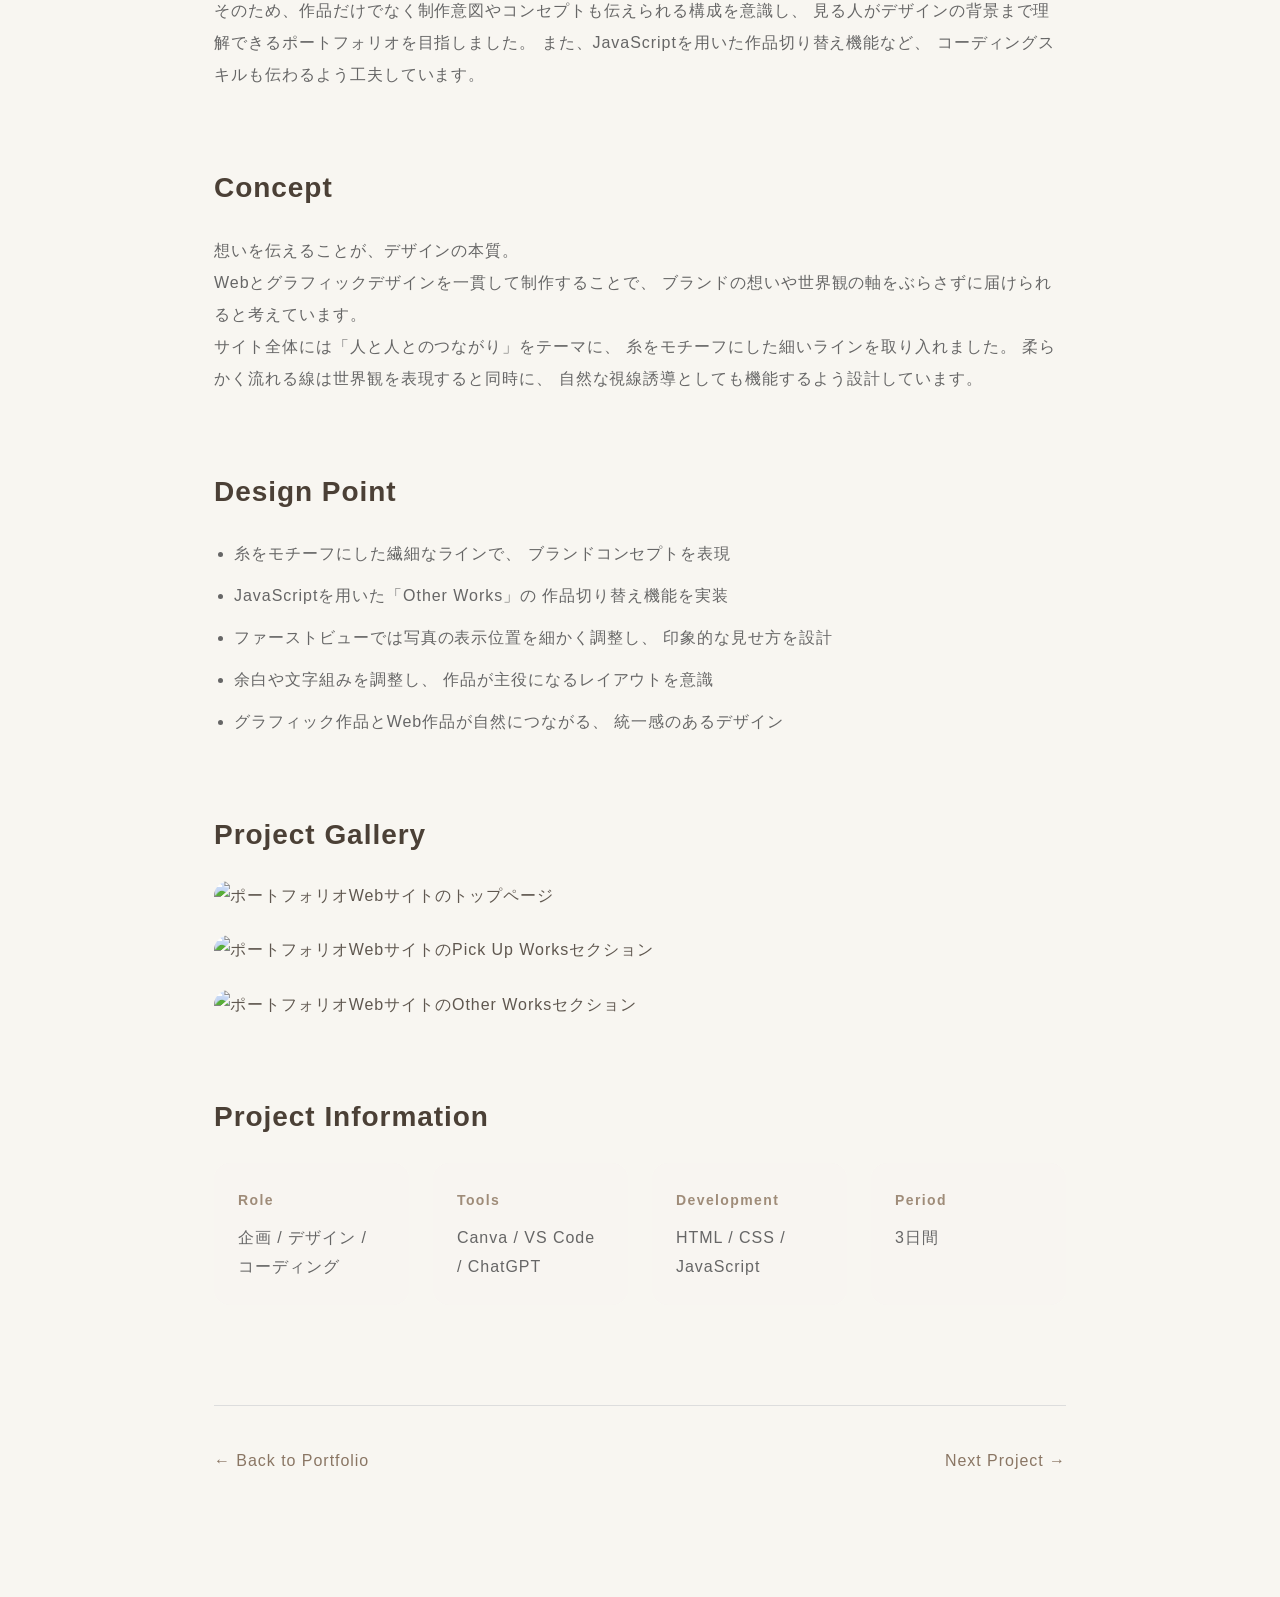
==== commit b23c5fbe: "Add files via upload" ====
--- a/portfolio-website.html
+++ b/portfolio-website.html
@@ -133,7 +133,6 @@
 
 </section>
 
-<!-- Project Gallery -->
 <section class="detail-section">
 
   <h2>Project Gallery</h2>
@@ -141,16 +140,19 @@
   <div class="detail-gallery">
 
     <img
-      src="images/portfolio-home.png"
-      alt="トップページ">
+      src="images/portfolio-top.png"
+      alt="ポートフォリオWebサイトのトップページ"
+    >
 
     <img
-      src="images/portfolio-pickup.png"
-      alt="Pick Up Works">
+      src="images/portfolio-pickup-works.png"
+      alt="ポートフォリオWebサイトのPick Up Worksセクション"
+    >
 
     <img
-      src="images/portfolio-otherworks.png"
-      alt="Other Works">
+      src="images/portfolio-other-works.png"
+      alt="ポートフォリオWebサイトのOther Worksセクション"
+    >
 
   </div>
 
--- a/style.css
+++ b/style.css
@@ -336,6 +336,35 @@
   width: 100%;
   height: auto;
   border-radius: 18px;
+}
+
+/* ==================================
+   Responsive（スマホ）
+================================== */
+@media (max-width: 768px) {
+
+  .about {
+    padding: 100px 24px;
+  }
+
+  .about__inner {
+    grid-template-columns: 1fr;
+    gap: 48px;
+  }
+
+  .about__title {
+    font-size: clamp(34px, 8vw, 46px);
+    line-height: 1.4;
+    white-space: normal;
+    word-break: keep-all;
+    overflow-wrap: break-word;
+  }
+
+  .about__text {
+    font-size: 16px;
+    line-height: 2;
+  }
+
 }
 
 /* ========================================
@@ -598,86 +627,256 @@
   }
 }
 
-
 /* ========================================
-   Web Design
-======================================== */
-
-.web-design {
+   Web Design Process
+========================================= */
+
+.web-process {
+  position: relative;
+  padding: 130px 40px 150px;
+  overflow: hidden;
   background-color: #fbfaf7;
 }
 
-.process {
+.web-process__inner {
+  width: min(1080px, 100%);
+  margin: 0 auto;
+}
+
+.web-process__heading {
+  margin-bottom: 88px;
+  text-align: center;
+}
+
+.web-process__label {
+  margin: 0 0 22px;
+  color: #5f554e;
+  font-family: "Cormorant Garamond", serif;
+  font-size: 17px;
+  font-weight: 500;
+  line-height: 1;
+  letter-spacing: 0.3em;
+}
+
+.web-process__main-title {
+  margin: 0;
+  color: #655b54;
+  font-family:
+    "Zen Old Mincho",
+    "Yu Mincho",
+    "Hiragino Mincho ProN",
+    serif;
+  font-size: clamp(30px, 3vw, 42px);
+  font-weight: 400;
+  line-height: 1.7;
+  letter-spacing: 0.11em;
+}
+
+.web-process__grid {
   display: grid;
-  grid-template-columns: repeat(3, 1fr);
-  column-gap: 70px;
-  row-gap: 120px;
-}
-
-.process__item {
+  grid-template-columns: repeat(3, minmax(0, 1fr));
+  column-gap: 72px;
+  row-gap: 88px;
+}
+
+.web-process__item {
   position: relative;
-  min-height: 320px;
+  min-width: 0;
   text-align: center;
 }
 
-.process__english {
-  display: block;
-  margin-bottom: 16px;
+.web-process__english {
+  position: relative;
+  z-index: 2;
+  margin: 0 0 4px;
+  color: #655b54;
   font-family: "Cormorant Garamond", serif;
-  font-size: 18px;
-  letter-spacing: 0.12em;
-}
-
-.process__number {
+  font-size: 14px;
+  font-weight: 500;
+  line-height: 1;
+  letter-spacing: 0.08em;
+}
+
+.web-process__title-area {
+  position: relative;
+  display: inline-flex;
+  align-items: flex-end;
+  justify-content: center;
+  min-height: 62px;
+}
+
+.web-process__title {
+  position: relative;
+  z-index: 2;
+  margin: 0;
+  color: #514943;
+  font-family:
+    "Zen Old Mincho",
+    "Yu Mincho",
+    "Hiragino Mincho ProN",
+    serif;
+  font-size: 19px;
+  font-weight: 400;
+  line-height: 1.5;
+  letter-spacing: 0.08em;
+}
+
+.web-process__number {
   position: absolute;
-  z-index: 0;
-  top: 18px;
-  left: 50%;
-  color: rgba(177, 166, 155, 0.15);
+  right: -48px;
+  bottom: -6px;
+  z-index: 1;
+
+  color: rgba(123, 110, 101, 0.16);
   font-family: "Cormorant Garamond", serif;
-  font-size: 130px;
+  font-size: 78px;
+  font-weight: 300;
   line-height: 1;
-  transform: translateX(-50%);
-}
-
-.process__title {
-  position: relative;
-  z-index: 1;
-  margin-top: 68px;
-  font-family: "Zen Old Mincho", serif;
-  font-size: 21px;
+  letter-spacing: -0.05em;
+  pointer-events: none;
+
+  opacity: 0;
+  transform: translateX(25px);
+
+  animation: numberFadeIn 0.8s ease forwards;
+}
+@keyframes numberFadeIn {
+  from {
+    opacity: 0;
+    transform: translateX(25px);
+  }
+
+  to {
+    opacity: 1;
+    transform: translateX(0);
+  }
+}
+
+.web-process__item:nth-child(1) .web-process__number {
+  animation-delay: 0.1s;
+}
+
+.web-process__item:nth-child(2) .web-process__number {
+  animation-delay: 0.3s;
+}
+
+.web-process__item:nth-child(3) .web-process__number {
+  animation-delay: 0.5s;
+}
+
+.web-process__item:nth-child(4) .web-process__number {
+  animation-delay: 0.7s;
+}
+
+.web-process__item:nth-child(5) .web-process__number {
+  animation-delay: 0.9s;
+}
+
+.web-process__item:nth-child(6) .web-process__number {
+  animation-delay: 1.1s;
+}
+
+.web-process__line{
+  display:block;
+  width:100%;
+  max-width:215px;
+  height:1px;
+  margin:16px auto 18px;
+
+  background-image: repeating-linear-gradient(
+    to right,
+    rgba(115,103,94,.38) 0,
+    rgba(115,103,94,.38) 2px,
+    transparent 2px,
+    transparent 5px
+  );
+
+  background-size:7px 1px;
+  animation:web-process-stitch 2.6s linear infinite;
+}
+
+@keyframes web-process-stitch {
+  from {
+    background-position: 0 0;
+  }
+
+  to {
+    background-position: 21px 0;
+  }
+}
+
+.web-process__text {
+  margin: 0;
+  color: #746b64;
+  font-family:
+    "Yu Gothic",
+    "Hiragino Kaku Gothic ProN",
+    sans-serif;
+  font-size: 12px;
   font-weight: 400;
-  letter-spacing: 0.12em;
-}
-
-.process__line {
-  display: block;
-  width: 1px;
-  height: 70px;
-  margin: 30px auto;
-  background-image: repeating-linear-gradient(
-    to bottom,
-    #a79b90 0,
-    #a79b90 5px,
-    transparent 5px,
-    transparent 11px
-  );
-}
-
-.process__text {
-  font-size: 13px;
-  line-height: 2;
-  letter-spacing: 0.07em;
-}
-
-.process__item--emphasis .process__number {
-  color: rgba(159, 139, 119, 0.22);
-}
-
-.process__item--emphasis .process__title {
-  color: #75675b;
-}
-
+  line-height: 1.9;
+  letter-spacing: 0.04em;
+}
+
+
+
+/* タブレット */
+@media (max-width: 900px) {
+  .web-process__grid {
+    grid-template-columns: repeat(2, minmax(0, 1fr));
+    column-gap: 52px;
+  }
+}
+
+/* スマホ */
+@media (max-width: 768px) {
+  .web-process {
+    padding: 95px 24px 120px;
+  }
+
+  .web-process__heading {
+    margin-bottom: 58px;
+  }
+
+  .web-process__label {
+    font-size: 14px;
+    letter-spacing: 0.26em;
+  }
+
+  .web-process__main-title {
+    font-size: clamp(27px, 7.5vw, 34px);
+    line-height: 1.7;
+    letter-spacing: 0.07em;
+  }
+
+  .web-process__grid {
+    grid-template-columns: 1fr;
+    row-gap: 58px;
+  }
+
+  .web-process__english {
+    font-size: 13px;
+  }
+
+  .web-process__title {
+    font-size: 18px;
+  }
+
+  .web-process__number {
+    right: -38px;
+    font-size: 68px;
+  }
+
+  .web-process__line {
+    max-width: 230px;
+  }
+
+  .web-process__text {
+    font-size: 12px;
+    line-height: 1.9;
+  }
+
+}
 
 /* ========================================
    SNS Design & Operation
@@ -859,9 +1058,7 @@
 }
 
 
-/* 画像エリア
-------------------------------------- */
-
+/* 画像エリア */
 .other-work__image-wrapper {
   display: flex;
   align-items: center;
@@ -872,12 +1069,11 @@
   aspect-ratio: 1 / 1;
 
   overflow: hidden;
+  border-radius: 28px;
   background-color: #f1ece5;
 }
 
-/*
-  元画像を切らずに、3:4の縦型エリア内へ表示
-*/
+/* 画像 */
 .other-work__image {
   display: block;
   width: 100%;
@@ -886,9 +1082,16 @@
   object-fit: cover;
   object-position: center;
 
+  border-radius: 20px;
+
   transition:
     opacity 0.3s ease,
     transform 0.45s ease;
+}
+
+/* ホバー */
+.other-work:hover .other-work__image {
+  transform: scale(1.03);
 }
 
 
@@ -1651,6 +1854,7 @@
 
 .detail-gallery img{
     width:100%;
+    height: auto;
     border-radius:18px;
     display:block;
 }
